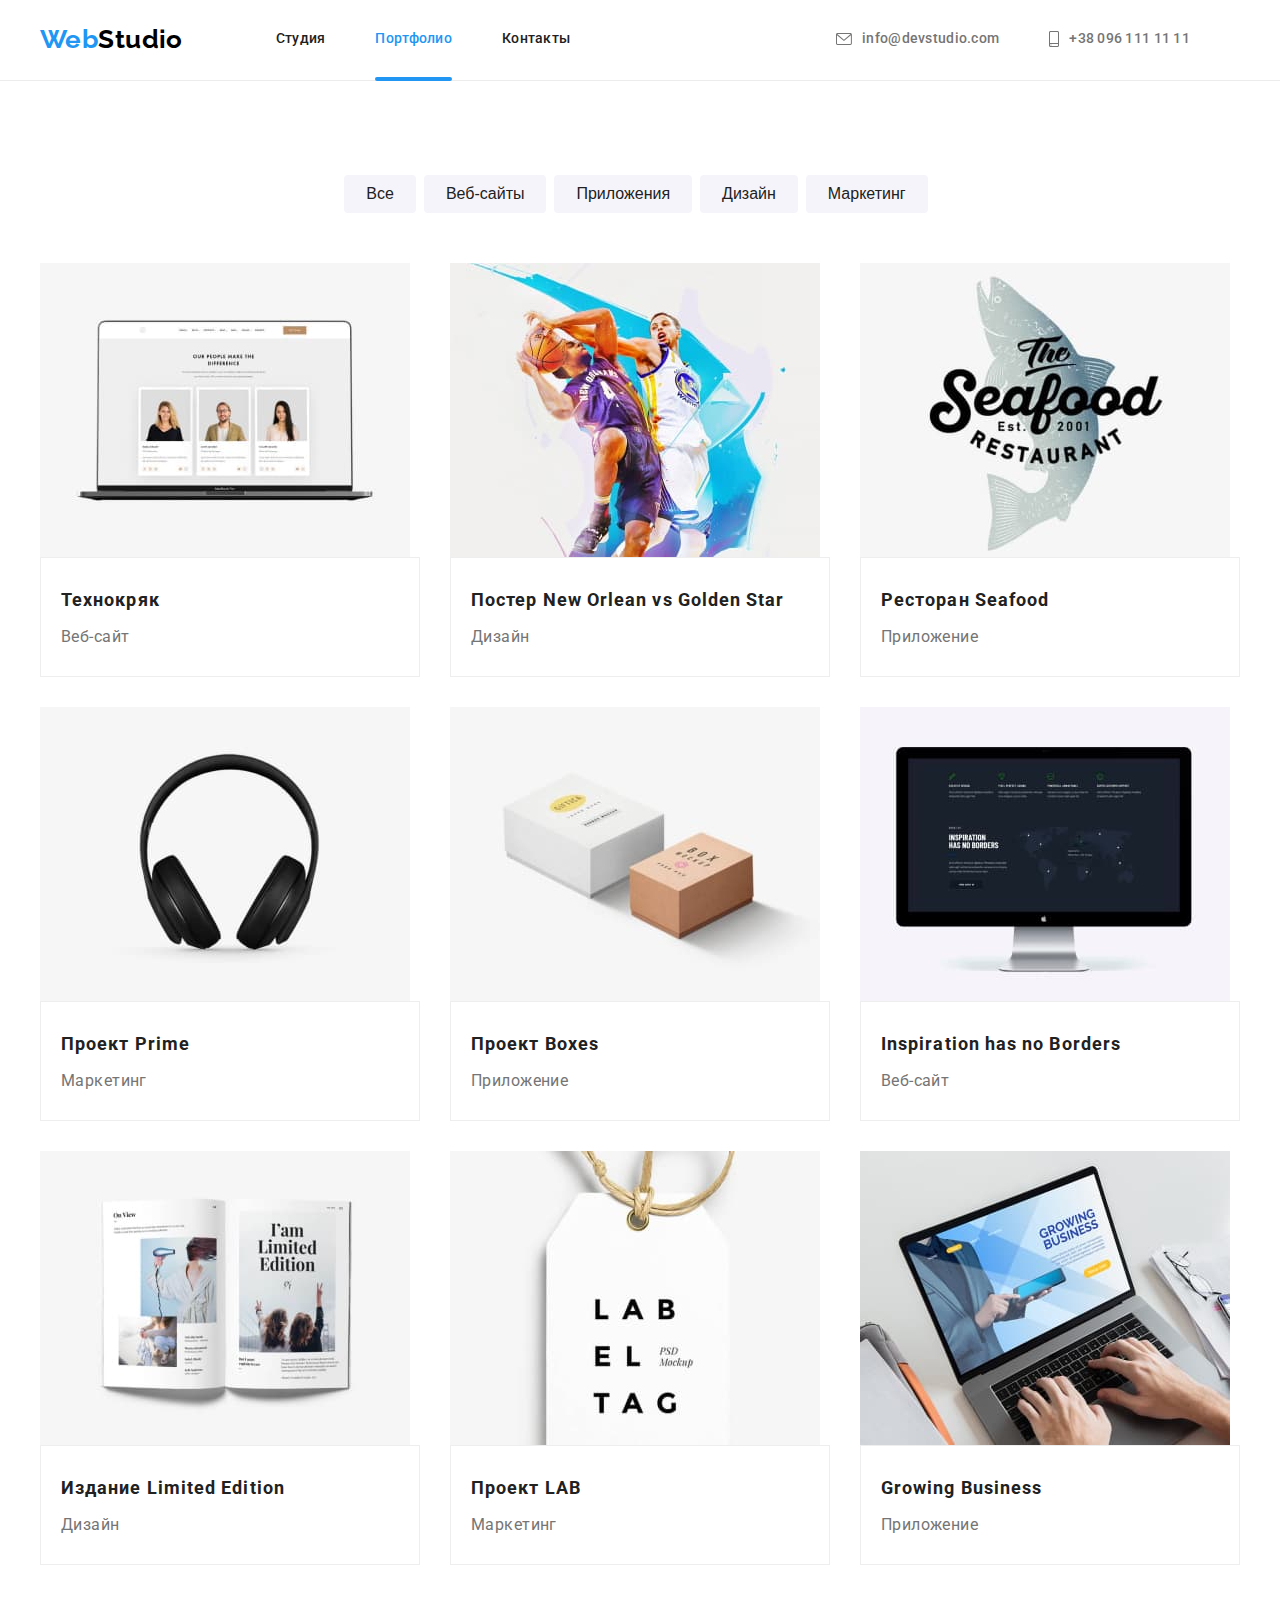
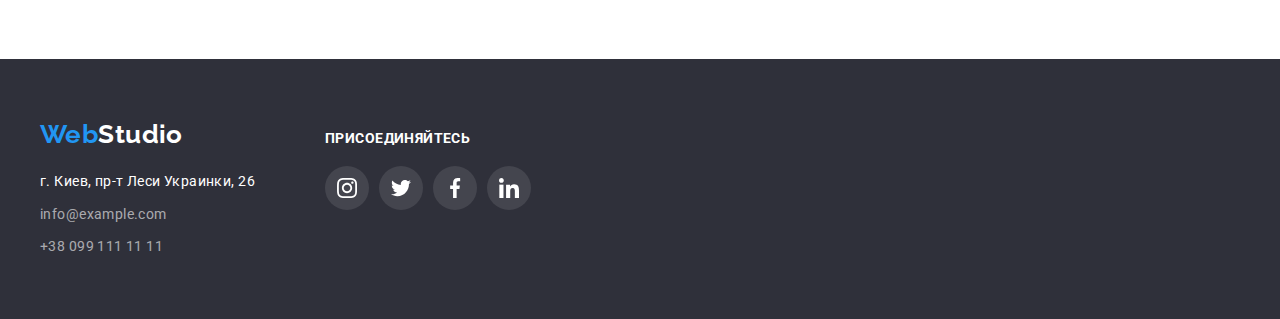
==== portfolio.html @ f093460e "Copy from hw-05" ====
<!DOCTYPE html>
<html lang="ru">

<head>
    <meta charset="UTF-8">
    <meta http-equiv="X-UA-Compatible" content="IE=edge">
    <meta name="viewport" content="width=device-width, initial-scale=1.0">
    <title>Document</title>
    <link rel="preconnect" href="https://fonts.gstatic.com">
    <link href="https://fonts.googleapis.com/css2?family=Raleway:wght@700&family=Roboto:wght@400;500;700;900&display=swap" rel="stylesheet">
    <link rel="stylesheet" href="https://cdnjs.cloudflare.com/ajax/libs/modern-normalize/1.0.0/modern-normalize.min.css"
        integrity="sha512-ISS7cAi1PEhQ8jnbJpJZMd29NlhNj4AWYyLOSp2CE/CsHxTCu+r+t0D2yoJudVrd0/8fTVPUVDzY5Tvli75u/g=="
        crossorigin="anonymous" />
    <link rel="stylesheet" href="./css/styles.css">
</head>

<body>
    <!--HEADER-->
    <header class="head">
        <div class="container header-container">
            <nav class="head-nav">
                <a class="head-nav-logo-link link" href="./index.html"><span class="logo-left">Web</span>Studio</a>
                <ul class="head-menu-list list">
                    <li class="head-menu-item">
                        <a class="head-menu-link link" href="./index.html">Студия</a>
                    </li>
                    <li class="head-menu-item">
                        <a class="head-menu-link link current" href="./portfolio.html">Портфолио</a>
                    </li>
                    <li class="head-menu-item">
                        <a class="head-menu-link link" href="">Контакты</a>
                    </li>
                </ul>
            </nav>
            <ul class="head-menu-contact-list list">
                <li class="head-menu-contact-item">
                    <a class="head-contact-link mail link" href="mailto:info@devstudio.com">
                        <svg class="mail-icon">
                            <use href="./images/sprite.svg#icon-envelope"></use>
                        </svg>
                        info@devstudio.com</a>
                </li>
                <li class="head-menu-contact-item">
                    <a class="head-contact-link tel link" href="tel:+380961111111">
                        <svg class="tel-icon">
                            <use href="./images/sprite.svg#icon-smartphone"></use>
                        </svg>
                        +38 096 111 11 11</a>
                </li>
            </ul>
        </div>
    </header>
    <!--HERO PORTFOLIO-->
     <section class="portfolio-section section">
         <div class="container">
        <h1 class="visually-hidden">Навигационное меню</h1>
        <ul class="hero-portfolio-menu-list list">
            <li class="hero-portfolio-menu-item">
                <button class="modal-btn-portfolio" type="button">Все</button>
            </li>
            <li class="hero-portfolio-menu-item">
                <button class="modal-btn-portfolio" type="button">Веб-сайты</button>
            </li>
            <li class="hero-portfolio-menu-item">
                <button class="modal-btn-portfolio" type="button">Приложения</button>
            </li>
            <li class="hero-portfolio-menu-item">
                <button class="modal-btn-portfolio" type="button">Дизайн</button>
            </li>
            <li class="hero-portfolio-menu-item">
                <button class="modal-btn-portfolio" type="button">Маркетинг</button>
            </li>
        </ul>
    <!--WORK EXAMPLES-->
        <h2 class="visually-hidden">Примеры работ</h2>
        <ul class="example-list list">
            <li class="example-menu-item">
                <a href="" class="example-menu-item-link link">
                    <div class="example-list-img-wrapper"><img class="example-menu-img" src="./images/portfolio/techcrack.jpg" alt="Технокряк" width="370" height="294">
                    <p class="overlay">Технокряк это современная площадка распространения коронавируса. Компании используют эту платформу для цифрового
                шпионажа и атак на защищённые сервера конкурентов.</p></div>
                <div class="border-example-menu"><h2 class="example-menu-title">Технокряк</h2>
                <p class="example-menu-description">Веб-сайт</p></div></a>
            </li>
            <li class="example-menu-item">
                <a href="" class="example-menu-item-link link">
                    <div class="example-list-img-wrapper">
                        <img class="example-menu-img" src="./images/portfolio/orleanvsgolden.jpg" alt="Постер New Orlean vs Golden Star"
                        width="370" height="294">
                        <p class="overlay">Технокряк это современная площадка распространения коронавируса. Компании используют эту платформу для цифрового
                шпионажа и атак на защищённые сервера конкурентов.</p>
                    </div>
                <div class="border-example-menu"><h2 class="example-menu-title">Постер New Orlean vs Golden Star</h2>
                <p class="example-menu-description">Дизайн</p></div></a>
            </li>
            <li class="example-menu-item">
                <a href="" class="example-menu-item-link link">
                    <div class="example-list-img-wrapper">
                        <img class="example-menu-img" src="./images/portfolio/seafood.jpg" alt="Ресторан Seafood" width="370" height="294">
                        <p class="overlay">Технокряк это современная площадка распространения коронавируса. Компании используют эту платформу для цифрового
                шпионажа и атак на защищённые сервера конкурентов.</p>
                    </div>
                <div class="border-example-menu"><h2 class="example-menu-title">Ресторан Seafood</h2>
                <p class="example-menu-description">Приложение</p></div></a>
            </li>
            <li class="example-menu-item">
                <a href="" class="example-menu-item-link link">
                    <div class="example-list-img-wrapper">
                        <img class="example-menu-img" src="./images/portfolio/prime.jpg" alt="Проект Prime" width="370" height="294">
                        <p class="overlay">Технокряк это современная площадка распространения коронавируса. Компании используют эту платформу для цифрового
                шпионажа и атак на защищённые сервера конкурентов.</p>
                    </div>
                <div class="border-example-menu"><h2 class="example-menu-title">Проект Prime</h2>
                <p class="example-menu-description">Маркетинг</p></div></a>
            </li>
            <li class="example-menu-item">
                <a href="" class="example-menu-item-link link">
                    <div class="example-list-img-wrapper">
                        <img class="example-menu-img" src="./images/portfolio/boxes.jpg" alt="Проект Boxes" width="370" height="294">
                        <p class="overlay">Технокряк это современная площадка распространения коронавируса. Компании используют эту платформу для цифрового
                шпионажа и атак на защищённые сервера конкурентов.</p>
                    </div>
                <div class="border-example-menu"><h2 class="example-menu-title">Проект Boxes</h2>
                <p class="example-menu-description">Приложение</p></div></a>
            </li>
            <li class="example-menu-item">
                <a href="" class="example-menu-item-link link">
                    <div class="example-list-img-wrapper">
                        <img class="example-menu-img" src="./images/portfolio/inspiration.jpg" alt="Inspiration has no Borders" width="370"
                        height="294">
                        <p class="overlay">Технокряк это современная площадка распространения коронавируса. Компании используют эту платформу для цифрового
                шпионажа и атак на защищённые сервера конкурентов.</p>
                    </div>
                <div class="border-example-menu"><h2 class="example-menu-title" lang="en">Inspiration has no Borders</h2>
                <p class="example-menu-description">Веб-сайт</p></div></a>
            </li>
            <li class="example-menu-item">
                <a href="" class="example-menu-item-link link">
                    <div class="example-list-img-wrapper">
                        <img class="example-menu-img" src="./images/portfolio/limited.jpg" alt="Издание Limited Edition" width="370"
                        height="294">
                        <p class="overlay">Технокряк это современная площадка распространения коронавируса. Компании используют эту платформу для цифрового
                шпионажа и атак на защищённые сервера конкурентов.</p>
                    </div>
                <div class="border-example-menu"><h2 class="example-menu-title">Издание Limited Edition</h2>
                <p class="example-menu-description">Дизайн</p></div></a>
            </li>
            <li class="example-menu-item">
                <a href="" class="example-menu-item-link link">
                    <div class="example-list-img-wrapper">
                        <img class="example-menu-img" src="./images/portfolio/projectlab.jpg" alt="Проект LAB" width="370" height="294">
                        <p class="overlay">Технокряк это современная площадка распространения коронавируса. Компании используют эту платформу для цифрового
                шпионажа и атак на защищённые сервера конкурентов.</p>
                    </div>
                <div class="border-example-menu"><h2 class="example-menu-title">Проект LAB</h2>
                <p class="example-menu-description">Маркетинг</p></div></a>
            </li>
            <li class="example-menu-item">
                <a href="" class="example-menu-item-link link">
                    <div class="example-list-img-wrapper">
                        <img class="example-menu-img" src="./images/portfolio/business.jpg" alt="Growing Business" width="370" height="294">
                        <p class="overlay">Технокряк это современная площадка распространения коронавируса. Компании используют эту платформу для цифрового
                шпионажа и атак на защищённые сервера конкурентов.</p>
                    </div>
                <div class="border-example-menu"><h2 class="example-menu-title" lang="en">Growing Business</h2>
                <p class="example-menu-description">Приложение</p></div></a>
            </li>
        </ul>
        </div>
    </section>
    <!--FOOTER-->
    <footer class="footer">
        <div class="footer-container container">
            <div class="footer-left-container">
                <div class="logo-container"><a class="footer-logo-link link" href="./index.html"><span
                            class="logo-left">Web</span>Studio</a></div>
                <address class="adress">
                    <ul class="adress-menu list">
                        <li class="adress-menu-item">
                            <a class="adress-menu-link-adress link" href="https://goo.gl/maps/RVVmSsRzrqhbvV9VA"
                                target="_blank" rel="noreferrer noopener">
                                г. Киев, пр-т Леси Украинки, 26</a>
                        </li>
                        <li class="adress-menu-item">
                            <a class="adress-menu-link link" href="mailto:info@example.com">
                                info@example.com</a>
                        </li>
                        <li class="adress-menu-item">
                            <a class="adress-menu-link link" href="tel:+380991111111">
                                +38 099 111 11 11</a>
                        </li>
                    </ul>
                </address>
            </div>
            <div class="footer-right-container">
                <h3 class="footer-social-title">Присоединяйтесь</h3>
                <ul class="social-list list">
                    <li class="social-list-item">
                        <a href="" class="social-list-link footer-link link">
                            <svg class="social-list-icon footer-icon">
                                <use href="./images/sprite.svg#icon-instagram"></use>
                            </svg>
                        </a>
                    </li>
                    <li class="social-list-item">
                        <a href="" class="social-list-link footer-link link">
                            <svg class="social-list-icon footer-icon">
                                <use href="./images/sprite.svg#icon-twitter"></use>
                            </svg>
                        </a>
                    </li>
                    <li class="social-list-item">
                        <a href="" class="social-list-link footer-link link">
                            <svg class="social-list-icon footer-icon">
                                <use href="./images/sprite.svg#icon-facebook"></use>
                            </svg>
                        </a>
                    </li>
                    <li class="social-list-item">
                        <a href="" class="social-list-link footer-link link">
                            <svg class="social-list-icon footer-icon">
                                <use href="./images/sprite.svg#icon-linkedin"></use>
                            </svg>
                        </a>
                    </li>
                </ul>
            </div>
        </div>
    </footer>
    </body>
    
    </html>
---- css/styles.css ----
:root {
  --main-font: "Roboto", sans-serif;
  --secondary-font: "Raleway", sans-serif;
  --accent-color: #2196f3;
  --main-background-color: #ffffff;
  --main-text-color: #212121;
  --secondary-text-color: #757575;
  --nav-link-color: #000000;
  --footer-background-color: #2f303a;
  --btn-hover-color: #188ce8;
  --adress-link-color: rgba(255, 255, 255, 0.6);
  --aboutus-background-color: #f5f4fa;
  --alt-background-color: #c4c4c4;
  --overlay-hero-bg-color: rgba(47, 48, 58, 0.4);
  --main-icon-color: #afb1b8;
  --header-border: #ececec;
  --button-shadow: rgba(0, 0, 0, 0.15);
  --overlay-whatwedo-bg: rgba(47, 48, 58, 0.8);
  --footer-link-bg: rgba(255, 255, 255, 0.1);
  --modal-btn-shadow: rgba(0, 0, 0, 0.25);
  --border-example: #eeeeee;
  --overlay-prtf-bg: rgba(33, 150, 243, 0.9);
  --modal-bg-color: rgba(0, 0, 0, 0.2);
  --border-close-btn: rgba(0, 0, 0, 0.1);
}

h1,
h2,
h3,
h4,
h5,
h6,
p {
  margin-top: 0;
  margin-bottom: 0;
}

ul,
ol {
  margin-top: 0;
  margin-bottom: 0;
  padding-left: 0;
}

img {
  display: block;
}
.list {
  list-style: none;
}

.link {
  text-decoration: none;
  color: var(--main-text-color);
}

.section {
  padding-top: 94px;
  padding-bottom: 94px;
}

.container {
  width: 1200px;
  padding-left: 15px;
  padding-right: 15px;
  margin: 0 auto;
}

body {
  font-family: var(--main-font);
  background-color: var(--main-background-color);
  color: var(--main-text-color);
  font-size: 14px;
  letter-spacing: 0.03em;
  margin: 0 auto;
}
.current {
  color: var(--accent-color);
}
.visually-hidden:not(:focus):not(:active) {
  position: absolute;

  width: 1px;
  height: 1px;
  margin: -1px;
  border: 0;
  padding: 0;

  white-space: nowrap;

  clip-path: inset(100%);
  clip: rect(0 0 0 0);
  overflow: hidden;
}
/* ============= COMPONENTS ============= */
.section-title {
  margin-bottom: 50px;
  font-weight: 700;
  font-size: 36px;
  line-height: 1.17;
  text-align: center;
}
.social-list-icon {
  width: 20px;
  height: 20px;
}
/* ============= HEADER ============= */
.header-container {
  display: flex;
  align-items: center;
}
.head {
  padding-top: 24px;
  padding-bottom: 25px;
  background-color: var(--main-background-color);
  border-bottom: 1px solid var(--header-border);
}
.head-nav {
  display: flex;
  align-items: center;
}
.head-nav-logo-link {
  margin-right: 93px;
  font-family: var(--secondary-font);
  font-weight: 700;
  font-size: 26px;
  line-height: 1.19;
  color: var(--nav-link-color);
}
.logo-left {
  color: var(--accent-color);
}
.head-menu-list {
  display: flex;
  align-items: center;
}

.head-menu-item:not(:last-child) {
  margin-right: 50px;
}
.mail-icon {
  height: 12px;
  width: 16px;
  margin-right: 10px;
}
.tel-icon {
  height: 16px;
  width: 10px;
  margin-right: 10px;
}
.head-menu-contact-list {
  display: flex;
  align-items: center;
  margin-left: auto;
}
.head-menu-contact-item {
  margin-left: auto;
  margin-right: 50px;
}
.head-menu-link,
.head-contact-link {
  position: relative;
  display: flex;
  align-items: center;
  font-weight: 500;
  line-height: 1.14;
  letter-spacing: 0.02em;
  transition: color 250ms cubic-bezier(0.4, 0, 0.2, 1),
    fill 250ms cubic-bezier(0.4, 0, 0.2, 1);
}
.head-menu-link:hover,
.head-menu-link:focus,
.head-contact-link:hover,
.head-contact-link:focus {
  color: var(--accent-color);
  fill: var(--accent-color);
}
.mail,
.tel {
  color: var(--secondary-text-color);
  fill: var(--secondary-text-color);
}
.current::after {
  position: absolute;
  content: "";
  width: 100%;
  height: 4px;
  background-color: var(--accent-color);
  margin-top: 79px;
  border-radius: 2px;
}
/* ============= HERO ============= */
.hero {
  padding-top: 200px;
  padding-bottom: 200px;
  max-width: 1600px;
  margin-left: auto;
  margin-right: auto;
  background-color: var(--alt-background-color);
  background-image: linear-gradient(
      var(--overlay-hero-bg-color),
      var(--overlay-hero-bg-color)
    ),
    url(../images/hero/bg.jpg);
  background-size: cover;
}
.hero-container {
  display: flex;
  flex-direction: column;
  align-items: center;
}
.hero-title {
  margin: 0 auto 30px;
  width: 696px;
  font-weight: 900;
  font-size: 44px;
  text-align: center;
  line-height: 1.36;
  letter-spacing: 0.06em;
  text-transform: uppercase;
  color: var(--main-background-color);
}

.modal-btn {
  font-weight: 700;
  font-size: 16px;
  line-height: 1.87;
  letter-spacing: 0.06em;
  color: var(--main-background-color);
  background: var(--accent-color);
  cursor: pointer;
  box-shadow: 0px 4px 4px var(--button-shadow);
  border-radius: 4px;
  padding: 10px 32px;
  border: none;
  transition: background 250ms cubic-bezier(0.4, 0, 0.2, 1);
}
.modal-btn:hover,
.modal-btn:focus {
  background: var(--btn-hover-color);
}
/* ============= WHY US ============= */
.whyus {
  padding-bottom: 0;
}
.whyus-menu-list {
  display: flex;
}
.whyus-menu-item {
  width: 270px;
}
.whyus-menu-item:not(:first-child) {
  margin-left: 30px;
}
.whyus-preimage {
  display: flex;
  justify-content: center;
  align-items: center;
  width: 270px;
  height: 120px;
  background-color: var(--aboutus-background-color);
  margin-bottom: 30px;
}
.whyus-icon {
  width: 70px;
}
.whyus-menu-item-title {
  margin-bottom: 10px;
  font-weight: 700;
  line-height: 1.14;
  text-transform: uppercase;
}
.whyus-menu-item-description {
  line-height: 1.71;
  color: var(--secondary-text-color);
}
/* ============= WHAT WE DO ============= */
.whatwedo-menu {
  display: flex;
  flex-wrap: wrap;
  margin-left: -30px;
  margin-top: -30px;
}
.whatwedo-menu-item {
  flex-basis: calc((100% - 90px) / 3);
  margin-left: 30px;
  margin-top: 30px;
}
.label-whatwedo {
  position: relative;
}
.overlay-whatwedo {
  position: absolute;
  bottom: 0;
  left: 0;
  width: 100%;
  height: 70px;
  display: flex;
  align-items: center;
  justify-content: center;
  font-weight: 700;
  font-size: 14px;
  line-height: 1.14;
  text-transform: uppercase;
  color: var(--main-background-color);
  background-color: var(--overlay-whatwedo-bg);
}
/* =============ABOUT US ============= */
.aboutus {
  background-color: var(--aboutus-background-color);
}
.aboutus-menu {
  display: flex;
  flex-wrap: wrap;
  margin-left: -30px;
  margin-top: -30px;
}
.aboutus-menu-item {
  background-color: var(--main-background-color);
  box-shadow: 0px 1px 3px rgba(0, 0, 0, 0.12), 0px 1px 1px rgba(0, 0, 0, 0.14),
    0px 2px 1px rgba(0, 0, 0, 0.2);
  border-radius: 0px 0px 4px 4px;
  flex-basis: calc((100% - 120px) / 4);
  margin-left: 30px;
  margin-top: 30px;
}
.aboutus-menu-title-div {
  padding: 30px;
}
.aboutus-menu-title {
  font-weight: 500;
  font-size: 16px;
  line-height: 1.19;
  text-align: center;
  margin-bottom: 10px;
}
.aboutus-menu-description {
  font-size: 16px;
  line-height: 1.19;
  text-align: center;
  color: var(--secondary-text-color);
  margin-bottom: 16px;
}
.social-list {
  display: flex;
  justify-content: space-between;
}
.social-list-link {
  display: flex;
  justify-content: center;
  align-items: center;
  width: 44px;
  height: 44px;
  border-radius: 50%;
  background-color: transparent;
  transition: background-color 250ms cubic-bezier(0.4, 0, 0.2, 1);
}
.social-list-link:hover,
.social-list-link:focus {
  background-color: var(--accent-color);
}
.social-list-icon {
  fill: var(--main-icon-color);
  transition: fill 250ms cubic-bezier(0.4, 0, 0.2, 1);
}
.social-list-link:hover .social-list-icon,
.social-list-link:focus .social-list-icon {
  fill: var(--main-background-color);
}
/* =============REGULAR CUSTOMERS ============= */
.customers-list {
  display: flex;
}
.customers-list-item:not(:last-child) {
  margin-right: 30px;
}
.customers-list-link {
  display: flex;
  justify-content: center;
  align-items: center;
  width: 170px;
  height: 92px;
  background-color: transparent;
  border: 1px solid var(--main-icon-color);
  box-sizing: border-box;
  border-radius: 4px;
  transition: border 250ms cubic-bezier(0.4, 0, 0.2, 1),
    fill 250ms cubic-bezier(0.4, 0, 0.2, 1);
}
.customers-list-link:hover,
.customers-list-link:focus {
  border: 1px solid var(--accent-color);
}
.customers-list-icon {
  fill: var(--main-icon-color);
}
.customers-list-link:hover .customers-list-icon,
.customers-list-link:focus .customers-list-icon {
  fill: var(--accent-color);
}
/* =============FOOTER ============= */
.footer {
  background-color: var(--footer-background-color);
  padding-top: 60px;
  padding-bottom: 60px;
}
.footer-logo-link {
  font-family: var(--secondary-font);
  font-weight: 700;
  font-size: 26px;
  line-height: 1.19;
  color: var(--main-background-color);
}
.logo-container {
  margin-bottom: 20px;
}
.adress-menu {
  display: block;
}
.adress-menu-item:not(:last-child) {
  margin-bottom: 9px;
}
.adress-menu-link-adress {
  font-style: normal;
  line-height: 1.71;
  color: var(--main-background-color);
  transition: color 250ms cubic-bezier(0.4, 0, 0.2, 1);
}
.adress-menu-link {
  font-style: normal;
  line-height: 1.71;
  color: var(--adress-link-color);
  transition: color 250ms cubic-bezier(0.4, 0, 0.2, 1);
}
.adress-menu-link-adress:hover,
.adress-menu-link-adress:focus,
.adress-menu-link:hover,
.adress-menu-link:focus {
  color: var(--accent-color);
}
.footer-social-title {
  font-weight: 700;
  font-size: 14px;
  line-height: 16px;
  text-transform: uppercase;
  color: var(--main-background-color);
  margin-bottom: 20px;
}
.footer-container {
  display: flex;
  align-items: baseline;
}
.footer-left-container {
  margin-right: 70px;
}

.footer-link {
  background-color: var(--footer-link-bg);
  margin-right: 10px;
}
.footer-icon {
  fill: var(--main-background-color);
}
/* ============= HERO PORTFOLIO============= */

.hero-portfolio-menu-list {
  display: flex;
  margin-bottom: 50px;
  justify-content: center;
}
.hero-portfolio-menu-item {
  margin-right: 8px;
}
.modal-btn-portfolio {
  height: 38px;
  font-weight: 500;
  font-size: 16px;
  line-height: 1.62;
  color: var(--main-text-color);
  background-color: var(--aboutus-background-color);
  cursor: pointer;
  border-radius: 4px;
  padding: 6px 22px;
  box-sizing: border-box;
  border: 1px;
  transition: color 250ms cubic-bezier(0.4, 0, 0.2, 1),
    background-color 250ms cubic-bezier(0.4, 0, 0.2, 1),
    filter 250ms cubic-bezier(0.4, 0, 0.2, 1);
}
.modal-btn-portfolio:hover,
.modal-btn-portfolio:focus {
  background: var(--accent-color);
  color: var(--main-background-color);
  filter: drop-shadow(0px 4px 4px var(--modal-btn-shadow));
}
/* ============= WORK EXAMPLES============= */

.example-list {
  display: flex;
  flex-wrap: wrap;
  margin-left: -30px;
  margin-top: -30px;
}
.border-example-menu {
  padding: 24px 20px;
  border: 1px solid var(--border-example);
  box-sizing: border-box;
}
.example-menu-item {
  flex-basis: calc((100% - 90px) / 3);
  margin-left: 30px;
  margin-top: 30px;
}
.example-list-img-wrapper {
  position: relative;
  overflow: hidden;
}
.overlay {
  position: absolute;
  top: 0;
  left: 0;
  width: 100%;
  height: 100%;
  padding: 63px 24px;
  color: var(--main-background-color);
  background-color: var(--overlay-prtf-bg);
  font-size: 18px;
  line-height: 1.56;
  overflow: auto;
  transform: translateY(100%);
  transition: transform 250ms cubic-bezier(0.4, 0, 0.2, 1);
}
.example-menu-title {
  font-weight: 700;
  font-size: 18px;
  line-height: 2;
  letter-spacing: 0.06em;
  margin-bottom: 4px;
}
.example-menu-description {
  font-size: 16px;
  line-height: 1.87;
  color: var(--secondary-text-color);
}
.example-menu-item-link {
  display: block;
  transition: box-shadow 250ms cubic-bezier(0.4, 0, 0.2, 1);
}
.example-menu-item-link:focus,
.example-menu-item-link:hover {
  box-shadow: 0px 4px 4px rgba(0, 0, 0, 0.25);
}
.example-menu-item-link:focus .overlay,
.example-menu-item-link:hover .overlay {
  transform: translateY(0);
}
/* ============= MODAL WINDOW============= */
.backdrop {
  position: fixed;
  top: 0;
  left: 0;
  width: 100vw;
  height: 100vh;
  background-color: var(--modal-bg-color);
  z-index: 100;
  transition: opacity 250ms cubic-bezier(0.4, 0, 0.2, 1),
    visibility 250ms cubic-bezier(0.4, 0, 0.2, 1);
}
.modal {
  position: absolute;
  top: 50%;
  left: 50%;
  transform: translate(-50%, -50%);
  width: 528px;
  height: 581px;
  background-color: var(--main-background-color);
  box-shadow: 0px 1px 3px rgba(0, 0, 0, 0.12), 0px 1px 1px rgba(0, 0, 0, 0.14),
    0px 2px 1px rgba(0, 0, 0, 0.2);
  border-radius: 4px;
}
.modal-close-btn {
  position: absolute;
  top: 8px;
  right: 8px;
  width: 30px;
  height: 30px;
  border-radius: 50%;
  background-color: transparent;
  border: 1px solid var(--border-close-btn);
  cursor: pointer;
  padding: 0;
}
.is-hidden {
  opacity: 0;
  visibility: hidden;
  pointer-events: none;
}
.close-btn-icon {
  height: 11px;
  width: 11px;
}
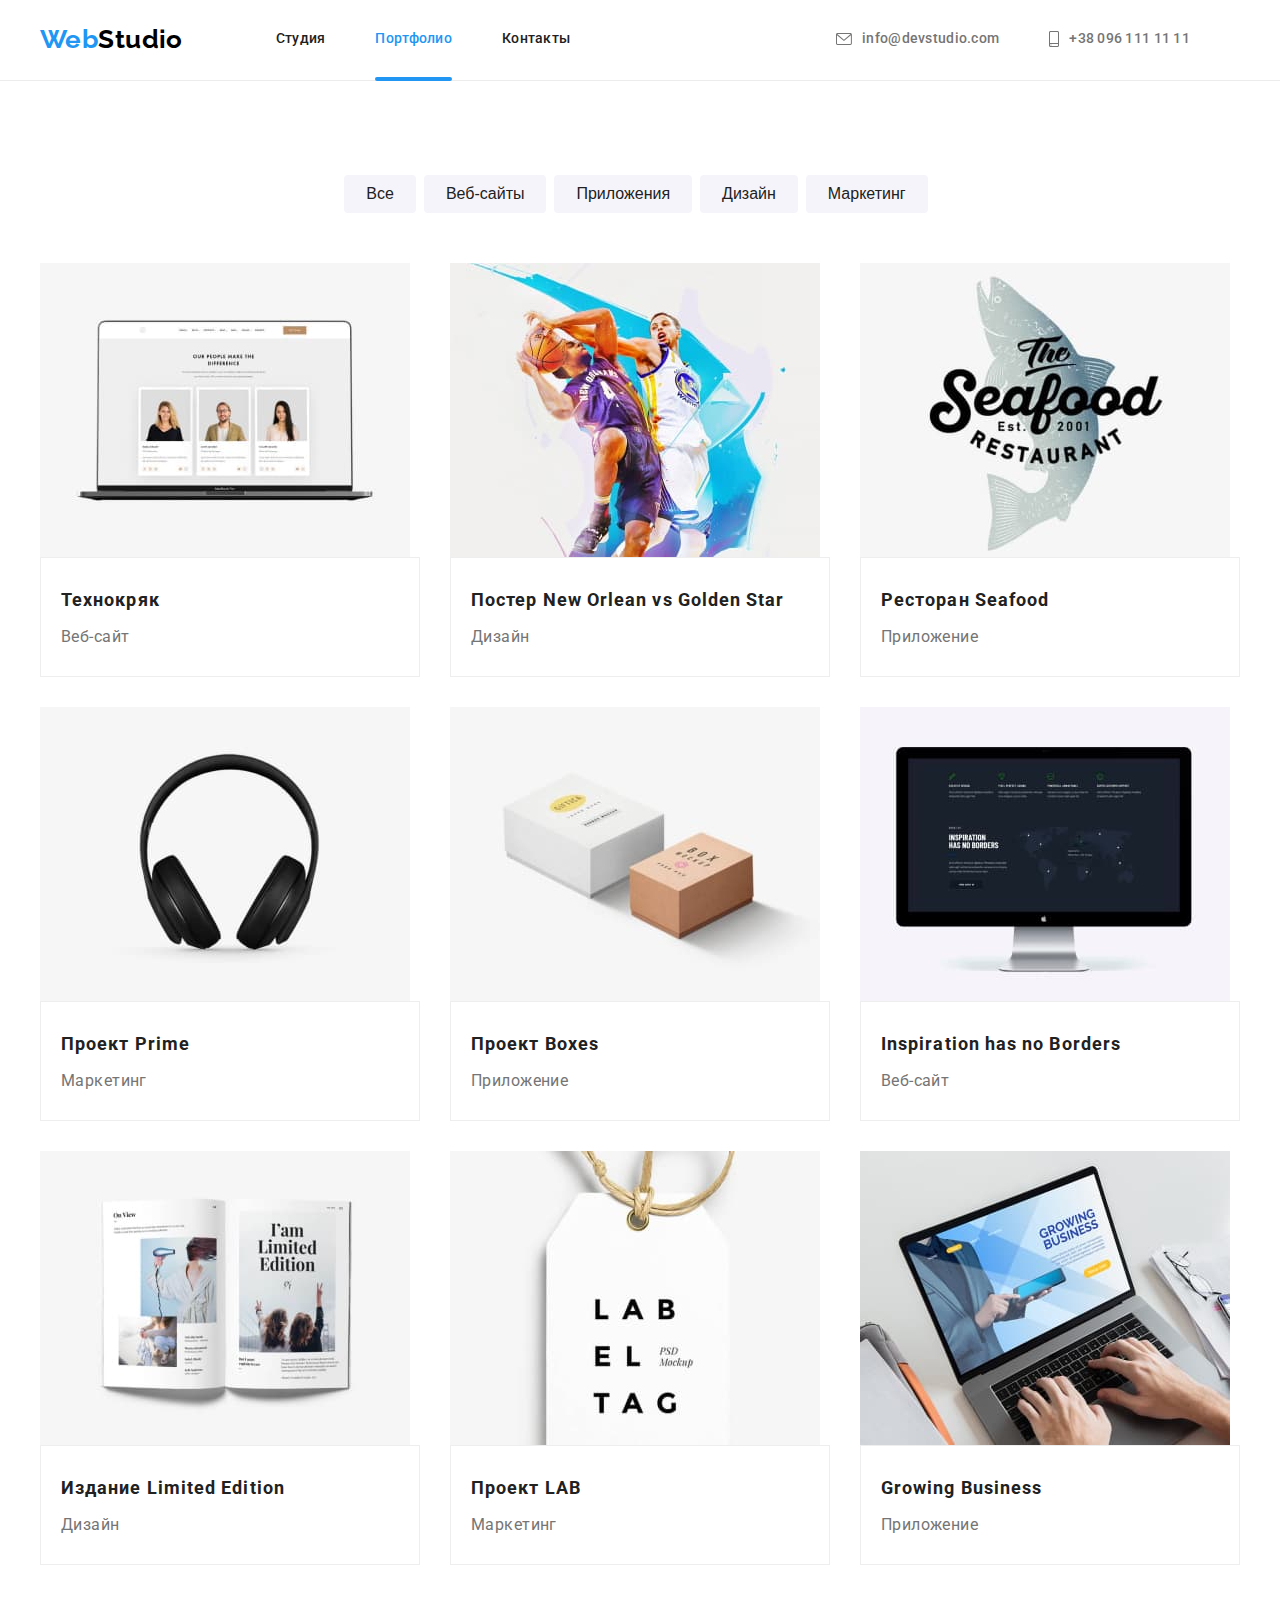
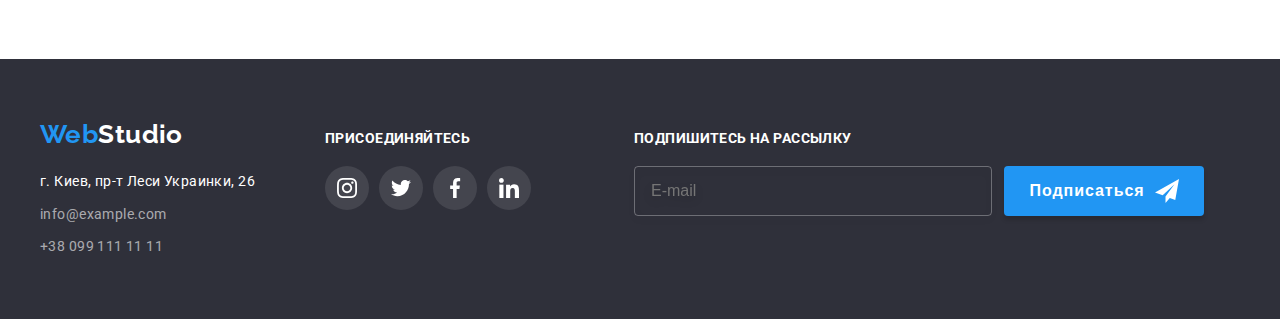
==== commit b90a379a: "Update portfolio.html" ====
--- a/portfolio.html
+++ b/portfolio.html
@@ -171,7 +171,7 @@
     <!--FOOTER-->
     <footer class="footer">
         <div class="footer-container container">
-            <div class="footer-left-container">
+            <div class="footer-adress-container">
                 <div class="logo-container"><a class="footer-logo-link link" href="./index.html"><span
                             class="logo-left">Web</span>Studio</a></div>
                 <address class="adress">
@@ -192,38 +192,51 @@
                     </ul>
                 </address>
             </div>
-            <div class="footer-right-container">
+            <div class="footer-social-container">
                 <h3 class="footer-social-title">Присоединяйтесь</h3>
                 <ul class="social-list list">
                     <li class="social-list-item">
-                        <a href="" class="social-list-link footer-link link">
+                        <a href="" class="social-list-link footer-link link" aria-label="Ссылка на Instagram">
                             <svg class="social-list-icon footer-icon">
                                 <use href="./images/sprite.svg#icon-instagram"></use>
                             </svg>
                         </a>
                     </li>
                     <li class="social-list-item">
-                        <a href="" class="social-list-link footer-link link">
+                        <a href="" class="social-list-link footer-link link" aria-label="Ссылка на Twitter">
                             <svg class="social-list-icon footer-icon">
                                 <use href="./images/sprite.svg#icon-twitter"></use>
                             </svg>
                         </a>
                     </li>
                     <li class="social-list-item">
-                        <a href="" class="social-list-link footer-link link">
+                        <a href="" class="social-list-link footer-link link" aria-label="Ссылка на Facebook">
                             <svg class="social-list-icon footer-icon">
                                 <use href="./images/sprite.svg#icon-facebook"></use>
                             </svg>
                         </a>
                     </li>
                     <li class="social-list-item">
-                        <a href="" class="social-list-link footer-link link">
+                        <a href="" class="social-list-link footer-link link" aria-label="Ссылка на Linkedin">
                             <svg class="social-list-icon footer-icon">
                                 <use href="./images/sprite.svg#icon-linkedin"></use>
                             </svg>
                         </a>
                     </li>
                 </ul>
+            </div>
+            <div class="footer-form-container">
+                <h3 class="footer-modal-title">Подпишитесь на рассылку</h3>
+                <form action="#" method="GET" class="footer-form" name="footer-form" autocomplete="on" novalidate>
+                    <label>
+                        <input class="email-form" type="email" name="email" placeholder="E-mail" required />
+                    </label>
+                    <button class="footer-submit-btn" type="submit">Подписаться
+                        <svg class="footer-btn-icon">
+                            <use href="./images/sprite.svg#icon-send"></use>
+                        </svg>
+                    </button>
+                </form>
             </div>
         </div>
     </footer>
--- a/css/styles.css
+++ b/css/styles.css
@@ -438,7 +438,8 @@
 .adress-menu-link:focus {
   color: var(--accent-color);
 }
-.footer-social-title {
+.footer-social-title,
+.footer-modal-title {
   font-weight: 700;
   font-size: 14px;
   line-height: 16px;
@@ -450,7 +451,7 @@
   display: flex;
   align-items: baseline;
 }
-.footer-left-container {
+.footer-adress-container {
   margin-right: 70px;
 }
 
@@ -459,6 +460,59 @@
   margin-right: 10px;
 }
 .footer-icon {
+  fill: var(--main-background-color);
+}
+.footer-social-container {
+  margin-right: 93px;
+}
+.footer-modal-title {
+  margin-bottom: 20px;
+}
+.footer-submit-btn {
+  display: flex;
+  align-items: center;
+  justify-content: center;
+  height: 50px;
+  min-width: 200px;
+  font-weight: 700;
+  font-size: 16px;
+  line-height: 1.87;
+  letter-spacing: 0.06em;
+  color: var(--main-background-color);
+  background: var(--accent-color);
+  cursor: pointer;
+  box-shadow: 0px 4px 4px var(--button-shadow);
+  border-radius: 4px;
+  border: none;
+  transition: background 250ms cubic-bezier(0.4, 0, 0.2, 1);
+}
+.footer-submit-btn:hover,
+.footer-submit-btn:focus {
+  background: var(--btn-hover-color);
+}
+.footer-form {
+  display: flex;
+}
+.email-form {
+  height: 50px;
+  width: 358px;
+  font-size: 16px;
+  line-height: 1.25;
+  color: rgba(255, 255, 255, 0.6);
+  background-color: inherit;
+  padding-left: 16px;
+  display: flex;
+  align-items: center;
+  border: 1px solid rgba(255, 255, 255, 0.3);
+  box-sizing: border-box;
+  filter: drop-shadow(0px 4px 4px rgba(0, 0, 0, 0.15));
+  border-radius: 4px;
+  margin-right: 12px;
+}
+.footer-btn-icon {
+  height: 24px;
+  width: 24px;
+  margin-left: 10px;
   fill: var(--main-background-color);
 }
 /* ============= HERO PORTFOLIO============= */
@@ -595,7 +649,89 @@
   visibility: hidden;
   pointer-events: none;
 }
-.close-btn-icon {
-  height: 11px;
-  width: 11px;
-}
+.modal-form {
+  padding: 40px;
+}
+.modal-title {
+  font-weight: 700;
+  font-size: 20px;
+  line-height: 1.15;
+  text-align: center;
+  margin-bottom: 30px;
+}
+.modal-contact-input {
+  width: 100%;
+  height: 40px;
+  border: 1px solid rgba(33, 33, 33, 0.2);
+  box-sizing: border-box;
+  border-radius: 4px;
+  margin-bottom: 28px;
+  padding-left: 42px;
+}
+.modal-submit-btn {
+  display: flex;
+  align-items: center;
+  justify-content: center;
+  height: 50px;
+  min-width: 200px;
+  font-weight: 700;
+  font-size: 16px;
+  line-height: 1.87;
+  letter-spacing: 0.06em;
+  color: var(--main-background-color);
+  background: var(--accent-color);
+  cursor: pointer;
+  box-shadow: 0px 4px 4px var(--button-shadow);
+  border-radius: 4px;
+  border: none;
+  transition: background 250ms cubic-bezier(0.4, 0, 0.2, 1);
+  margin-left: auto;
+  margin-right: auto;
+  margin-top: 30px;
+}
+.modal-submit-btn:hover,
+.modal-submit-btn:focus {
+  background: var(--btn-hover-color);
+}
+.modal-contact-comment {
+  width: 100%;
+  height: 120px;
+  resize: none;
+  margin-bottom: 20px;
+}
+.contact-label {
+  position: relative;
+}
+.modal-contact-icon {
+  position: absolute;
+  left: 15px;
+  top: 50%;
+  transform: translateY(-50%);
+  fill: var(--main-text-color);
+}
+.label-name {
+  position: absolute;
+  transform: translateY(-18px);
+  font-size: 12px;
+  line-height: 1.17;
+  letter-spacing: 0.01em;
+  color: var(--secondary-text-color);
+}
+.modal-checkbox {
+  appearance: none;
+}
+.icon-check-off {
+  margin-right: 7px;
+}
+.checkbox-text {
+  font-size: 14px;
+  line-height: 1.71;
+  color: var(--secondary-text-color);
+}
+.contract-link {
+  color: var(--accent-color);
+}
+.modal-checkbox:checked + .icon-check-off {
+  background-image: url("./images/sprite.svg#icon-check-on");
+}
+/* =============END MODAL WINDOW============= */
